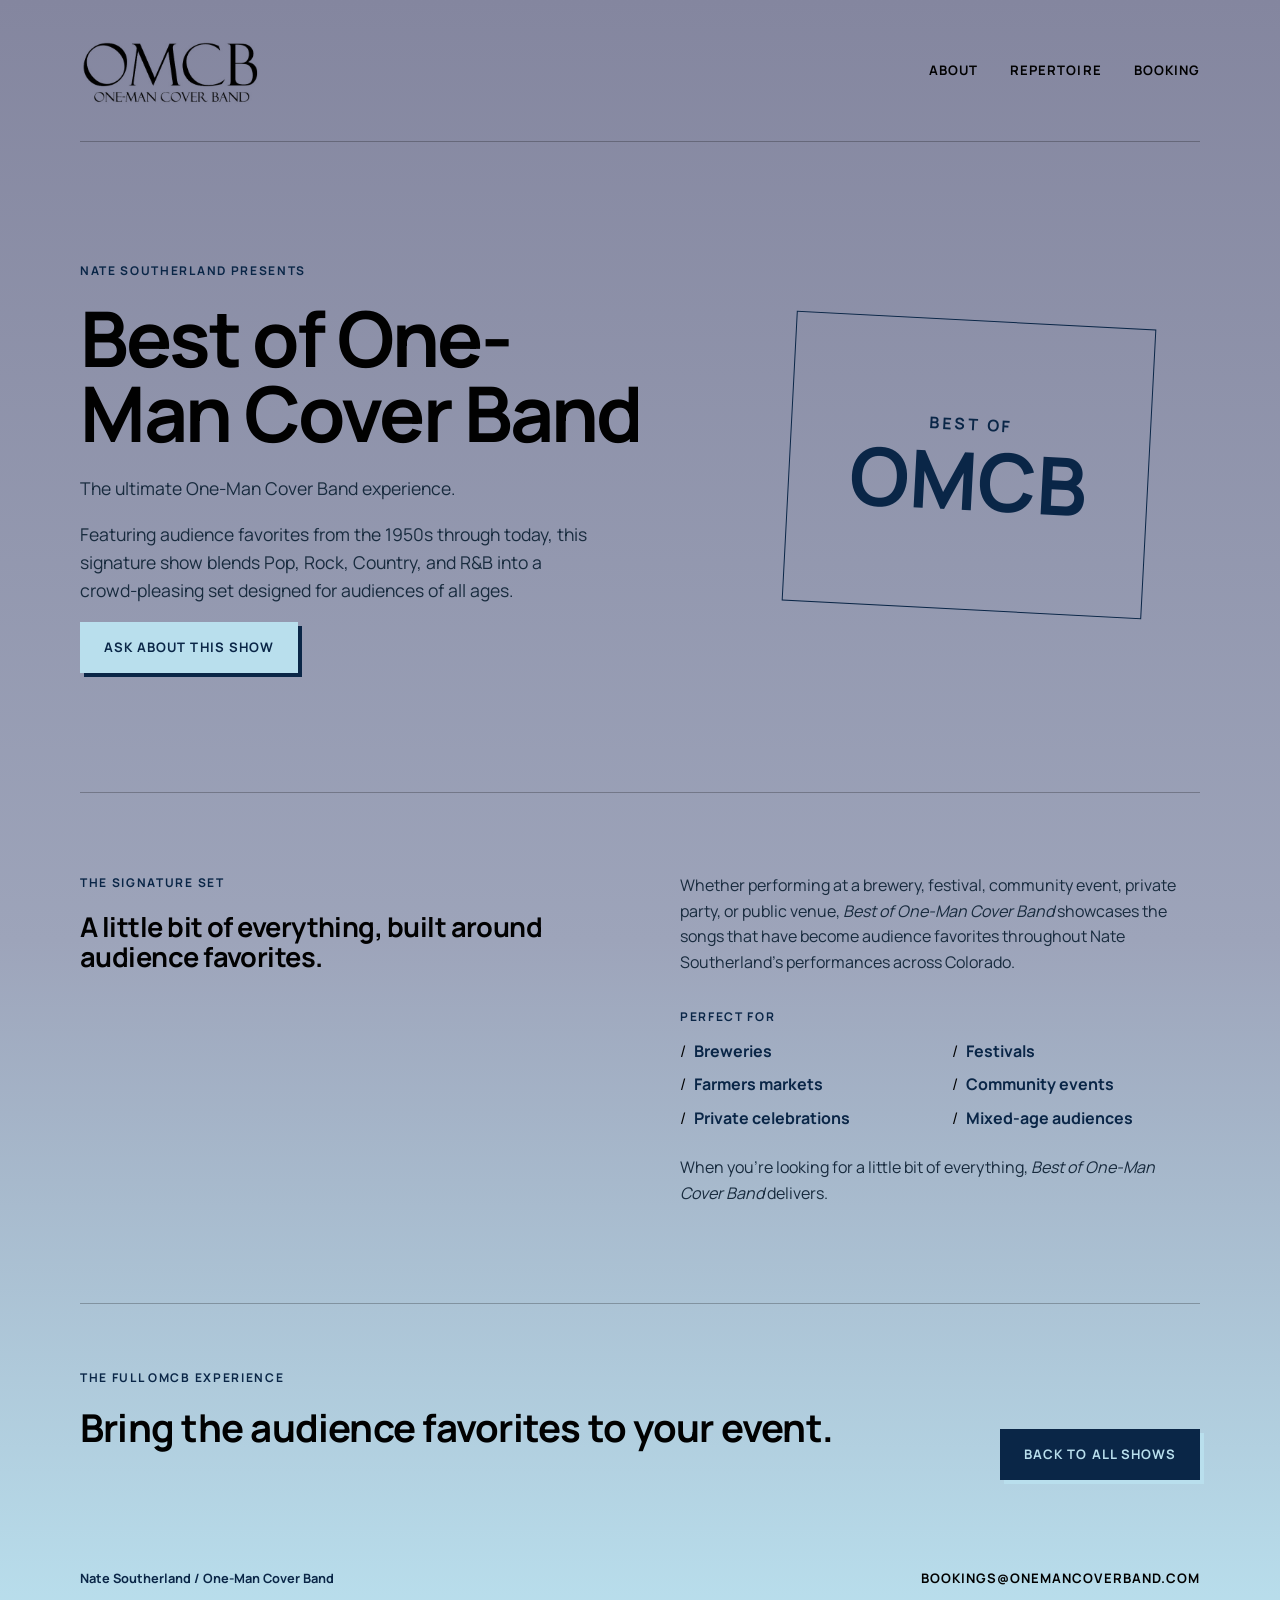
==== best-of-one-man-cover-band.html @ a55c48b1 "Add the "Best of" show" ====
<!doctype html>
<html lang="en">
  <head>
    <meta charset="UTF-8" />
    <meta name="viewport" content="width=device-width, initial-scale=1.0" />
    <title>Best of One-Man Cover Band | Nate Southerland</title>
    <meta name="description" content="Best of One-Man Cover Band is Nate Southerland's signature all-eras show, blending audience favorites from the 1950s through today." />
    <link rel="stylesheet" href="styles.css" />
  </head>
  <body class="show-page">
    <header class="site-header">
      <a class="brand" href="index.html" aria-label="One-Man Cover Band home"><img src="images/27ff8b9e-2ac5-4653-9637-db27f8d497c1_OMCB-Logo---Black-on-White.jpeg" alt="OMCB One-Man Cover Band" /></a>
      <nav class="site-nav" aria-label="Main navigation"><a href="index.html#about">About</a><a href="repertoire.html" aria-current="page">Repertoire</a><a href="index.html#booking">Booking</a></nav>
    </header>
    <main>
      <section class="show-hero page-width" aria-labelledby="show-title">
        <div class="show-hero-copy"><span class="eyebrow">Nate Southerland presents</span><h1 id="show-title">Best of One-Man Cover Band</h1><p>The ultimate One-Man Cover Band experience.</p><p>Featuring audience favorites from the 1950s through today, this signature show blends Pop, Rock, Country, and R&amp;B into a crowd-pleasing set designed for audiences of all ages.</p><a class="button" href="mailto:bookings@onemancoverband.com">Ask about this show</a></div>
        <div class="best-of-show-mark" aria-hidden="true"><span>Best of</span><strong>OMCB</strong></div>
      </section>
      <section class="show-details page-width"><div><span class="eyebrow">The signature set</span><h2>A little bit of everything, built around audience favorites.</h2></div><div><p>Whether performing at a brewery, festival, community event, private party, or public venue, <em>Best of One-Man Cover Band</em> showcases the songs that have become audience favorites throughout Nate Southerland's performances across Colorado.</p><h3>Perfect for</h3><ul class="audience-list"><li>Breweries</li><li>Festivals</li><li>Farmers markets</li><li>Community events</li><li>Private celebrations</li><li>Mixed-age audiences</li></ul><p>When you're looking for a little bit of everything, <em>Best of One-Man Cover Band</em> delivers.</p></div></section>
      <section class="show-cta page-width"><div><span class="eyebrow">The full OMCB experience</span><h2>Bring the audience favorites to your event.</h2></div><a class="button button-dark" href="repertoire.html">Back to all shows</a></section>
    </main>
    <footer class="site-footer page-width"><span>Nate Southerland / One-Man Cover Band</span><a href="mailto:bookings@onemancoverband.com">bookings@onemancoverband.com</a></footer>
  </body>
</html>
---- styles.css ----
@import url("https://fonts.googleapis.com/css2?family=Manrope:wght@500;600;700&display=swap");

:root {
  color-scheme: light;
  --bg: #84869f;
  --surface: rgba(255, 255, 255, 0.82);
  --text: #010101;
  --muted: #182b3e;
  --brand: #b9dfed;
  --brand-text: #0a2647;
  --border: rgba(255, 255, 255, 0.55);
}

* {
  box-sizing: border-box;
}

body {
  margin: 0;
  font-family: "Manrope", "Segoe UI", Arial, sans-serif;
  background: linear-gradient(180deg, #84869f 0%, #9da4ba 58%, #b9dfed 100%);
  color: var(--text);
  line-height: 1.6;
}

.page-width,
.site-header {
  width: min(1120px, calc(100% - 3rem));
  margin: 0 auto;
}

.site-header {
  display: flex;
  align-items: center;
  justify-content: space-between;
  padding: 1.25rem 0;
  border-bottom: 1px solid rgba(1, 1, 1, 0.25);
}

.brand img {
  display: block;
  width: 180px;
  mix-blend-mode: multiply;
}

.site-nav {
  display: flex;
  gap: 2rem;
}

.site-nav a,
.site-footer a {
  color: var(--text);
  font-size: 0.82rem;
  font-weight: 700;
  text-decoration: none;
  text-transform: uppercase;
  letter-spacing: 0.08em;
}

.site-nav a:hover,
.site-nav a:focus-visible,
.site-footer a:hover,
.site-footer a:focus-visible {
  color: var(--brand-text);
}

.hero {
  display: grid;
  grid-template-columns: minmax(0, 1.5fr) minmax(260px, 0.8fr);
  align-items: end;
  gap: 4rem;
  min-height: 600px;
  padding-top: 7rem;
  padding-bottom: 6rem;
}

.hero-copy {
  max-width: 700px;
}

.eyebrow {
  display: block;
  margin-bottom: 1.25rem;
  color: var(--brand-text);
  font-size: 0.75rem;
  font-weight: 700;
  letter-spacing: 0.14em;
  text-transform: uppercase;
}

h1,
h2,
p {
  margin-top: 0;
}

h1 {
  max-width: 760px;
  margin-bottom: 1.5rem;
  font-size: clamp(3rem, 7vw, 6.5rem);
  font-weight: 700;
  letter-spacing: -0.03em;
  line-height: 0.98;
}

h2 {
  font-size: clamp(1.7rem, 3vw, 3rem);
  line-height: 1.08;
  letter-spacing: -0.02em;
}

.hero-lead {
  max-width: 570px;
  margin-bottom: 2rem;
  color: var(--muted);
  font-size: 1.15rem;
}

.hero-mark {
  display: grid;
  grid-template-columns: 1fr 1fr;
  gap: 0.5rem;
  transform: rotate(-7deg);
}

.hero-mark span {
  padding: 1.3rem 1rem;
  border: 1px solid rgba(1, 1, 1, 0.35);
  color: var(--brand-text);
  font-size: clamp(1rem, 2vw, 1.35rem);
  font-weight: 700;
  text-align: center;
  text-transform: uppercase;
}

.hero-mark span:nth-child(2),
.hero-mark span:nth-child(3) {
  background: var(--brand);
}

.button {
  display: inline-block;
  padding: 0.95rem 1.5rem;
  background: var(--brand);
  color: var(--brand-text);
  font-size: 0.82rem;
  font-weight: 700;
  text-decoration: none;
  text-transform: uppercase;
  letter-spacing: 0.08em;
  box-shadow: 4px 4px 0 var(--brand-text);
  transition: transform 160ms ease, box-shadow 160ms ease;
}

.button:hover,
.button:focus-visible {
  transform: translate(3px, 3px);
  box-shadow: 1px 1px 0 var(--brand-text);
}

.button-dark {
  background: var(--brand-text);
  color: var(--brand);
  box-shadow: 4px 4px 0 var(--brand);
}

.intro,
.about,
.repertoire,
.booking {
  border-top: 1px solid rgba(1, 1, 1, 0.25);
}

.intro {
  display: grid;
  grid-template-columns: 1fr 1fr;
  gap: 5rem;
  padding-top: 5rem;
  padding-bottom: 5rem;
}

.intro h2,
.about h2,
.repertoire h2,
.booking h2 {
  margin-bottom: 1.2rem;
}

.intro-text,
.about-copy p,
.booking p {
  color: var(--muted);
}

.features {
  display: grid;
  grid-template-columns: repeat(3, 1fr);
  border-top: 1px solid rgba(1, 1, 1, 0.25);
  border-bottom: 1px solid rgba(1, 1, 1, 0.25);
}

.feature {
  min-height: 270px;
  padding: 2rem;
  border-right: 1px solid rgba(1, 1, 1, 0.25);
}

.feature:first-child {
  padding-left: 0;
}

.feature:last-child {
  border-right: 0;
}

.feature-accent {
  background: rgba(185, 223, 237, 0.5);
}

.feature-number {
  display: block;
  margin-bottom: 4rem;
  color: var(--brand-text);
  font-size: 0.75rem;
  font-weight: 700;
}

.feature h2 {
  margin-bottom: 1rem;
  font-size: 1.35rem;
}

.feature p {
  margin-bottom: 0;
  color: var(--muted);
  font-size: 0.95rem;
}

.about {
  display: grid;
  grid-template-columns: 0.8fr 1.2fr;
  align-items: center;
  gap: 6rem;
  padding-top: 6rem;
  padding-bottom: 6rem;
}

.about-image-wrap {
  padding: 1rem;
  background: var(--brand);
  transform: rotate(-3deg);
}

.about-image {
  display: block;
  width: 100%;
  aspect-ratio: 1;
  object-fit: cover;
}

.repertoire {
  display: grid;
  grid-template-columns: 1fr 1fr;
  align-items: end;
  gap: 4rem;
  padding-top: 5rem;
  padding-bottom: 5rem;
}

.genre-list {
  color: var(--brand-text);
  font-size: clamp(1.3rem, 3vw, 2.2rem);
  font-weight: 700;
  line-height: 1.5;
}

.genre-list span {
  color: var(--text);
  font-weight: 400;
}

.text-link {
  display: inline-block;
  margin-top: 0.75rem;
  color: var(--brand-text);
  font-size: 0.82rem;
  font-weight: 700;
  text-decoration: none;
  text-transform: uppercase;
  letter-spacing: 0.08em;
}

.text-link span {
  display: inline-block;
  margin-left: 0.35rem;
  transition: transform 160ms ease;
}

.text-link:hover span,
.text-link:focus-visible span {
  transform: translateX(4px);
}

.collection-hero {
  max-width: 760px;
  padding-top: 7rem;
  padding-bottom: 5rem;
}

.collection-hero h1 {
  font-size: clamp(3rem, 7vw, 6rem);
}

.collection-hero p {
  max-width: 650px;
  color: var(--muted);
  font-size: 1.15rem;
}

.show-grid {
  display: grid;
  grid-template-columns: repeat(2, 1fr);
  gap: 1px;
  background: rgba(1, 1, 1, 0.25);
  border-top: 1px solid rgba(1, 1, 1, 0.25);
  border-bottom: 1px solid rgba(1, 1, 1, 0.25);
}

.show-card {
  display: flex;
  min-height: 520px;
  flex-direction: column;
  padding: 2rem;
  background: rgba(255, 255, 255, 0.2);
  color: var(--text);
  text-decoration: none;
  transition: background 180ms ease;
}

.show-card:hover,
.show-card:focus-visible {
  background: rgba(185, 223, 237, 0.58);
}

.show-card:nth-child(2),
.show-card:nth-child(3) {
  background: rgba(185, 223, 237, 0.34);
}

.show-card:nth-child(2):hover,
.show-card:nth-child(3):hover,
.show-card:nth-child(2):focus-visible,
.show-card:nth-child(3):focus-visible {
  background: rgba(255, 255, 255, 0.42);
}

.show-card-number {
  color: var(--brand-text);
  font-size: 0.75rem;
  font-weight: 700;
}

.show-card-logo {
  display: block;
  width: min(100%, 360px);
  height: 290px;
  margin: 1rem auto 1.25rem;
  object-fit: contain;
  mix-blend-mode: multiply;
}

.show-card h2 {
  margin: auto 0 0.75rem;
  font-size: 1.5rem;
}

.show-card p {
  max-width: 34rem;
  margin-bottom: 0;
  color: var(--muted);
}

.show-card-arrow {
  align-self: flex-end;
  margin-top: 1.5rem;
  color: var(--brand-text);
  font-size: 1.5rem;
}

.custom-show-card {
  background: var(--brand-text);
  color: var(--brand);
}

.custom-show-card:hover,
.custom-show-card:focus-visible {
  background: #12395c;
}

.custom-show-card .show-card-number,
.custom-show-card .show-card-arrow,
.custom-show-card p {
  color: var(--brand);
}

.custom-show-mark {
  display: grid;
  width: min(100%, 360px);
  margin: 1rem auto 1.25rem;
  transform: rotate(-4deg);
}

.custom-show-mark span {
  padding: 0.6rem 1rem;
  border: 1px solid var(--brand);
  color: var(--brand);
  font-size: clamp(1.7rem, 4vw, 2.6rem);
  font-weight: 700;
  line-height: 1;
  text-align: center;
  text-transform: uppercase;
}

.custom-show-mark span:nth-child(2) {
  margin: -1px 1.5rem;
  background: var(--brand);
  color: var(--brand-text);
}

.custom-show-card h2 {
  color: var(--brand);
}

.best-of-show-card {
  background: rgba(255, 255, 255, 0.55);
}

.best-of-show-card:hover,
.best-of-show-card:focus-visible {
  background: rgba(185, 223, 237, 0.7);
}

.best-of-show-mark {
  display: flex;
  width: min(100%, 360px);
  min-height: 290px;
  margin: 1rem auto 1.25rem;
  flex-direction: column;
  align-items: center;
  justify-content: center;
  border: 1px solid var(--brand-text);
  color: var(--brand-text);
  transform: rotate(3deg);
  text-align: center;
  text-transform: uppercase;
}

.best-of-show-mark span {
  font-size: 1rem;
  font-weight: 700;
  letter-spacing: 0.18em;
}

.best-of-show-mark strong {
  display: block;
  margin-top: 0.25rem;
  font-size: clamp(3rem, 8vw, 5rem);
  line-height: 0.95;
}

.show-page .site-header {
  margin-bottom: 0;
}

.show-hero {
  display: grid;
  grid-template-columns: minmax(0, 1fr) minmax(300px, 0.8fr);
  align-items: center;
  gap: 5rem;
  min-height: 650px;
  padding-top: 5rem;
  padding-bottom: 5rem;
}

.show-hero-logo {
  display: block;
  width: 100%;
  max-height: 560px;
  object-fit: contain;
  mix-blend-mode: multiply;
}

.show-hero-copy h1 {
  margin-bottom: 1.5rem;
  font-size: clamp(3rem, 6vw, 6rem);
}

.show-hero-copy p {
  max-width: 520px;
  color: var(--muted);
  font-size: 1.1rem;
}

.show-details {
  display: grid;
  grid-template-columns: 1fr 1fr;
  gap: 5rem;
  padding-top: 5rem;
  padding-bottom: 5rem;
  border-top: 1px solid rgba(1, 1, 1, 0.25);
}

.show-details h2 {
  margin-bottom: 1rem;
  font-size: 1.7rem;
}

.show-details h3 {
  margin: 2rem 0 0.75rem;
  color: var(--brand-text);
  font-size: 0.75rem;
  letter-spacing: 0.14em;
  text-transform: uppercase;
}

.show-details p {
  color: var(--muted);
}

.audience-list {
  display: grid;
  grid-template-columns: 1fr 1fr;
  gap: 0.5rem 1.5rem;
  margin: 0 0 1.5rem;
  padding: 0;
  color: var(--brand-text);
  font-weight: 700;
  list-style: none;
}

.audience-list li::before {
  content: "/";
  margin-right: 0.5rem;
  color: var(--text);
  font-weight: 400;
}

.show-cta {
  display: flex;
  align-items: end;
  justify-content: space-between;
  gap: 2rem;
  padding-top: 4rem;
  padding-bottom: 4rem;
  border-top: 1px solid rgba(1, 1, 1, 0.25);
}

.booking {
  display: flex;
  align-items: end;
  justify-content: space-between;
  gap: 2rem;
  padding-top: 5rem;
  padding-bottom: 5rem;
}

.booking h2 {
  margin-bottom: 0.75rem;
}

.booking p {
  margin-bottom: 0;
}

.site-footer {
  display: flex;
  justify-content: space-between;
  gap: 2rem;
  padding-top: 1.5rem;
  padding-bottom: 2rem;
  font-size: 0.8rem;
}

.site-footer span {
  color: var(--brand-text);
  font-weight: 700;
}

@media (max-width: 640px) {
  .page-width,
  .site-header {
    width: min(100% - 2rem, 1120px);
  }

  .site-header {
    align-items: flex-start;
  }

  .brand img {
    width: 140px;
  }

  .site-nav {
    gap: 0.8rem;
    flex-direction: column;
    align-items: flex-end;
  }

  .site-nav a {
    font-size: 0.68rem;
  }

  .hero {
    display: block;
    min-height: auto;
    padding-top: 5rem;
    padding-bottom: 5rem;
  }

  h1 {
    font-size: clamp(3rem, 15vw, 5rem);
  }

  .hero-mark {
    max-width: 280px;
    margin: 4rem auto 0;
  }

  .intro,
  .about,
  .repertoire,
  .show-details {
    display: block;
    padding-top: 4rem;
    padding-bottom: 4rem;
  }

  .intro-text {
    margin-top: 2rem;
  }

  .features {
    display: block;
  }

  .feature,
  .feature:first-child {
    min-height: auto;
    padding: 1.75rem 0;
    border-right: 0;
    border-bottom: 1px solid rgba(1, 1, 1, 0.25);
  }

  .feature:last-child {
    border-bottom: 0;
  }

  .feature-number {
    margin-bottom: 2rem;
  }

  .about-image-wrap {
    max-width: 300px;
    margin: 0 auto 3rem;
  }

  .booking,
  .site-footer {
    display: block;
  }

  .booking .button {
    margin-top: 2rem;
  }

  .site-footer a {
    display: inline-block;
    margin-top: 1rem;
    font-size: 0.68rem;
  }

  .collection-hero {
    padding-top: 5rem;
    padding-bottom: 4rem;
  }

  .show-grid {
    display: block;
  }

  .show-card {
    min-height: 460px;
  }

  .show-hero {
    display: flex;
    min-height: auto;
    flex-direction: column-reverse;
    align-items: stretch;
    gap: 2rem;
    padding-top: 4rem;
    padding-bottom: 4rem;
  }

  .show-hero-logo {
    max-height: 340px;
  }

  .show-cta {
    display: block;
  }

  .show-cta .button {
    margin-top: 1.5rem;
  }

  .audience-list {
    grid-template-columns: 1fr;
  }
}
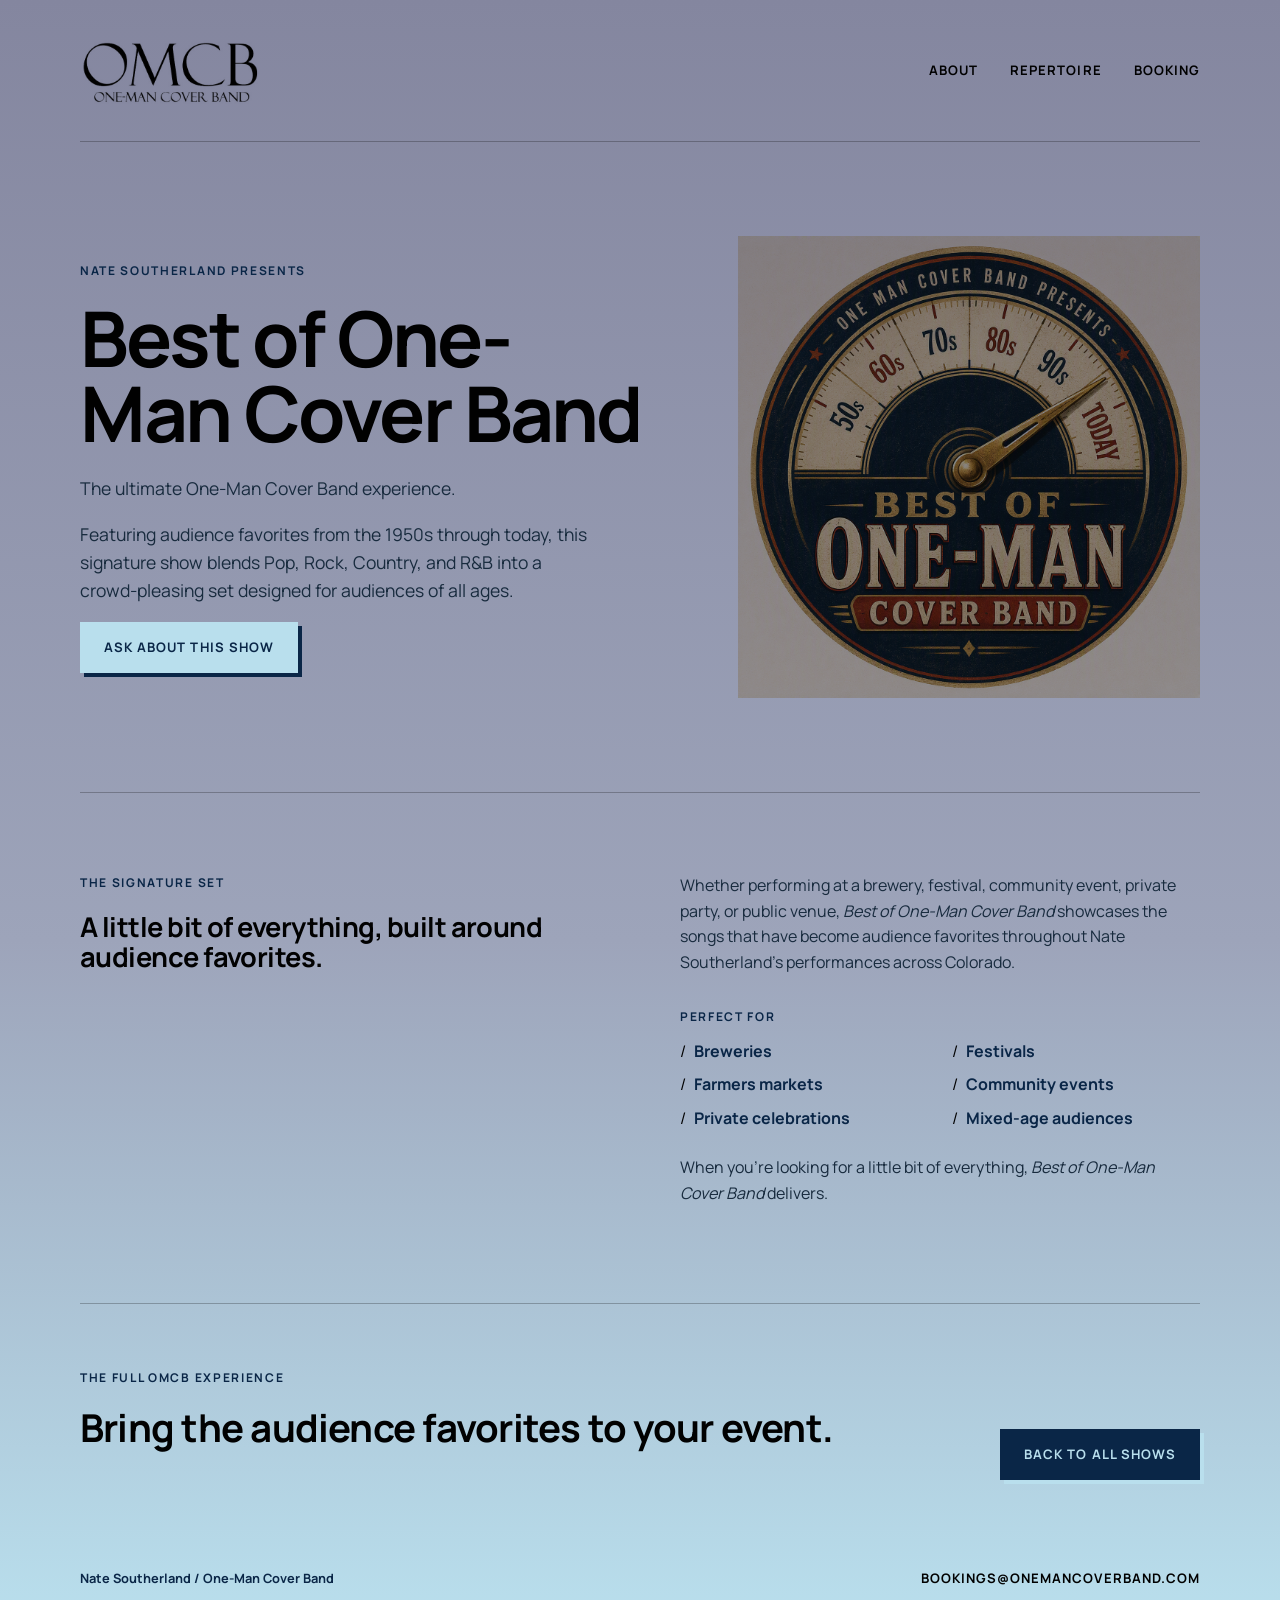
==== commit 3c17b2fd: "Adding icon for "Best of" show" ====
--- a/best-of-one-man-cover-band.html
+++ b/best-of-one-man-cover-band.html
@@ -15,7 +15,7 @@
     <main>
       <section class="show-hero page-width" aria-labelledby="show-title">
         <div class="show-hero-copy"><span class="eyebrow">Nate Southerland presents</span><h1 id="show-title">Best of One-Man Cover Band</h1><p>The ultimate One-Man Cover Band experience.</p><p>Featuring audience favorites from the 1950s through today, this signature show blends Pop, Rock, Country, and R&amp;B into a crowd-pleasing set designed for audiences of all ages.</p><a class="button" href="mailto:bookings@onemancoverband.com">Ask about this show</a></div>
-        <div class="best-of-show-mark" aria-hidden="true"><span>Best of</span><strong>OMCB</strong></div>
+        <img class="show-hero-logo best-of-hero-logo" src="images/OMCB - Best Of.png" alt="Best of One-Man Cover Band logo" />
       </section>
       <section class="show-details page-width"><div><span class="eyebrow">The signature set</span><h2>A little bit of everything, built around audience favorites.</h2></div><div><p>Whether performing at a brewery, festival, community event, private party, or public venue, <em>Best of One-Man Cover Band</em> showcases the songs that have become audience favorites throughout Nate Southerland's performances across Colorado.</p><h3>Perfect for</h3><ul class="audience-list"><li>Breweries</li><li>Festivals</li><li>Farmers markets</li><li>Community events</li><li>Private celebrations</li><li>Mixed-age audiences</li></ul><p>When you're looking for a little bit of everything, <em>Best of One-Man Cover Band</em> delivers.</p></div></section>
       <section class="show-cta page-width"><div><span class="eyebrow">The full OMCB experience</span><h2>Bring the audience favorites to your event.</h2></div><a class="button button-dark" href="repertoire.html">Back to all shows</a></section>
--- a/styles.css
+++ b/styles.css
@@ -441,32 +441,13 @@
   background: rgba(185, 223, 237, 0.7);
 }
 
-.best-of-show-mark {
-  display: flex;
-  width: min(100%, 360px);
-  min-height: 290px;
-  margin: 1rem auto 1.25rem;
-  flex-direction: column;
-  align-items: center;
-  justify-content: center;
-  border: 1px solid var(--brand-text);
-  color: var(--brand-text);
-  transform: rotate(3deg);
-  text-align: center;
-  text-transform: uppercase;
-}
-
-.best-of-show-mark span {
-  font-size: 1rem;
-  font-weight: 700;
-  letter-spacing: 0.18em;
-}
-
-.best-of-show-mark strong {
-  display: block;
-  margin-top: 0.25rem;
-  font-size: clamp(3rem, 8vw, 5rem);
-  line-height: 0.95;
+.best-of-show-logo {
+  filter: saturate(0.9);
+}
+
+.best-of-hero-logo {
+  max-height: 560px;
+  mix-blend-mode: multiply;
 }
 
 .show-page .site-header {
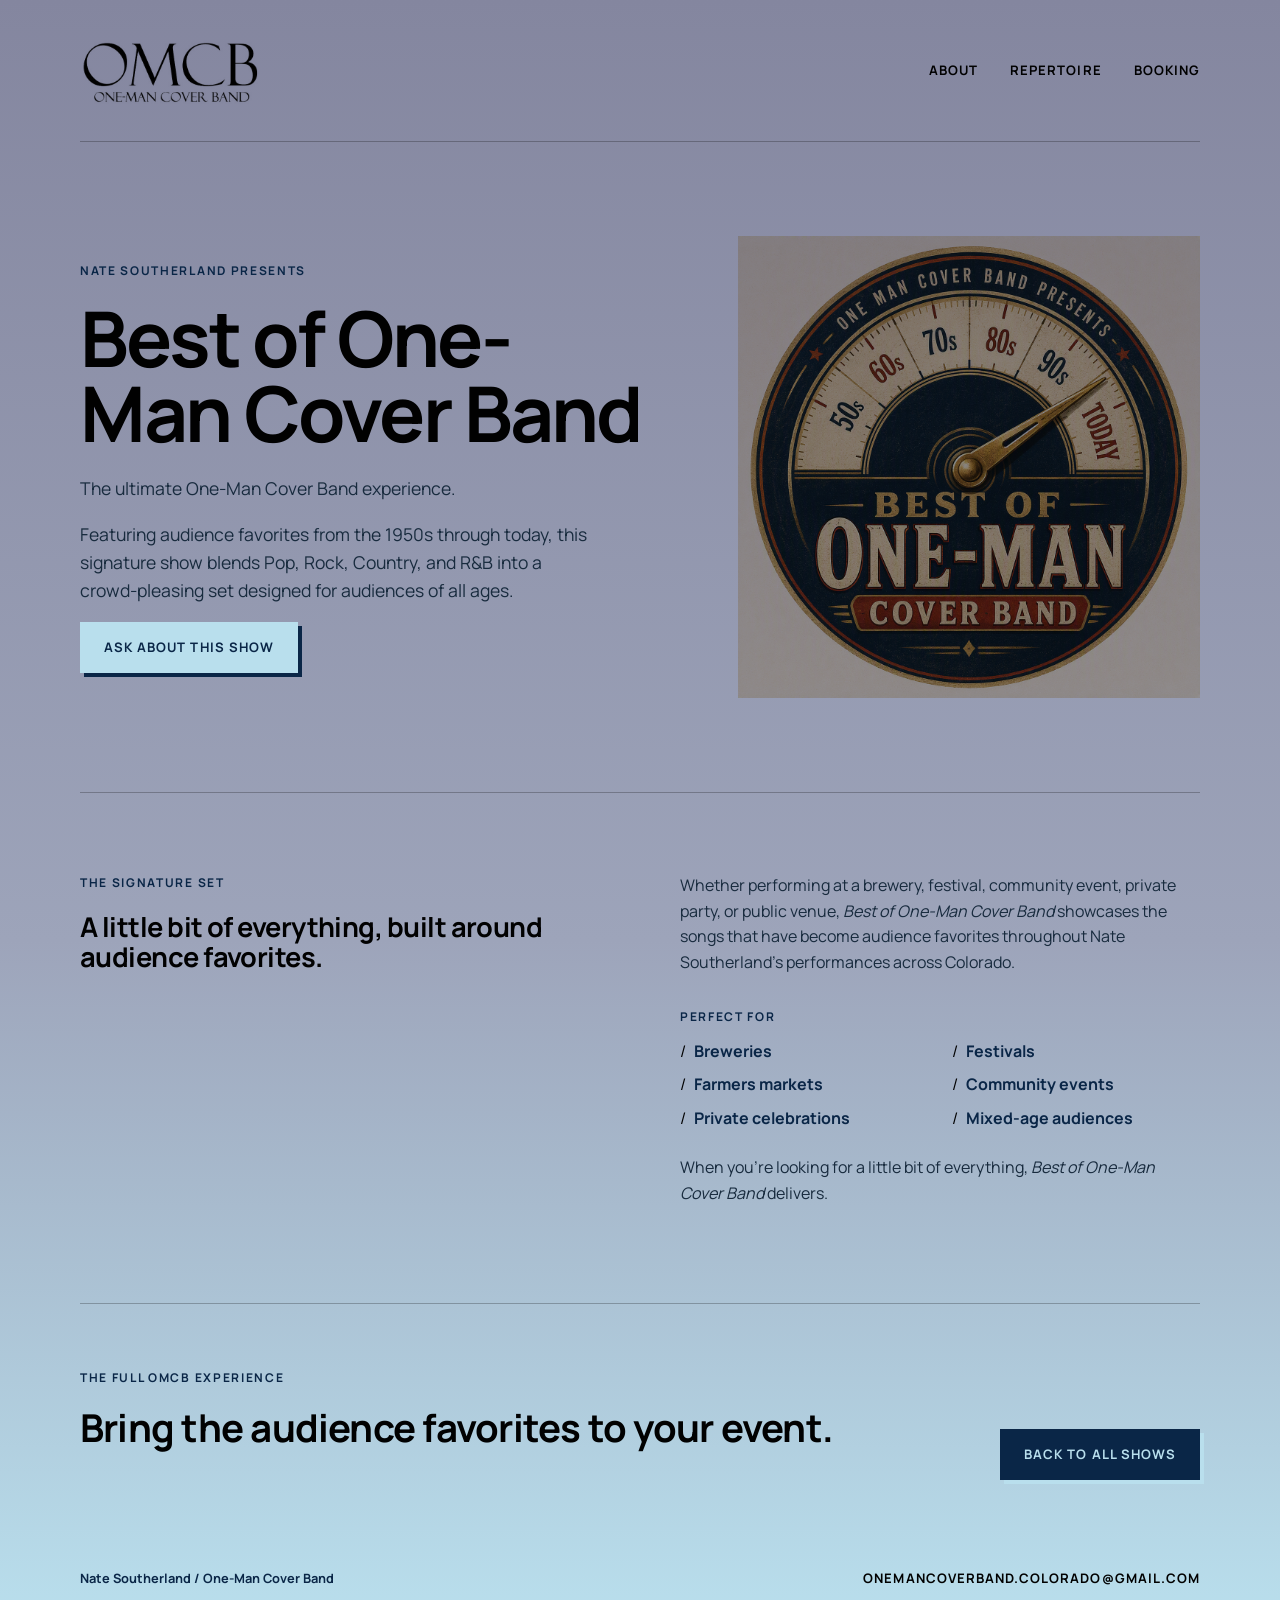
==== commit 4da0ad2e: "Point the bookings button to the Google form; Update the email address." ====
--- a/best-of-one-man-cover-band.html
+++ b/best-of-one-man-cover-band.html
@@ -14,12 +14,12 @@
     </header>
     <main>
       <section class="show-hero page-width" aria-labelledby="show-title">
-        <div class="show-hero-copy"><span class="eyebrow">Nate Southerland presents</span><h1 id="show-title">Best of One-Man Cover Band</h1><p>The ultimate One-Man Cover Band experience.</p><p>Featuring audience favorites from the 1950s through today, this signature show blends Pop, Rock, Country, and R&amp;B into a crowd-pleasing set designed for audiences of all ages.</p><a class="button" href="mailto:bookings@onemancoverband.com">Ask about this show</a></div>
+        <div class="show-hero-copy"><span class="eyebrow">Nate Southerland presents</span><h1 id="show-title">Best of One-Man Cover Band</h1><p>The ultimate One-Man Cover Band experience.</p><p>Featuring audience favorites from the 1950s through today, this signature show blends Pop, Rock, Country, and R&amp;B into a crowd-pleasing set designed for audiences of all ages.</p><a class="button" href="mailto:onemancoverband.colorado@gmail.com">Ask about this show</a></div>
         <img class="show-hero-logo best-of-hero-logo" src="images/OMCB - Best Of.png" alt="Best of One-Man Cover Band logo" />
       </section>
       <section class="show-details page-width"><div><span class="eyebrow">The signature set</span><h2>A little bit of everything, built around audience favorites.</h2></div><div><p>Whether performing at a brewery, festival, community event, private party, or public venue, <em>Best of One-Man Cover Band</em> showcases the songs that have become audience favorites throughout Nate Southerland's performances across Colorado.</p><h3>Perfect for</h3><ul class="audience-list"><li>Breweries</li><li>Festivals</li><li>Farmers markets</li><li>Community events</li><li>Private celebrations</li><li>Mixed-age audiences</li></ul><p>When you're looking for a little bit of everything, <em>Best of One-Man Cover Band</em> delivers.</p></div></section>
       <section class="show-cta page-width"><div><span class="eyebrow">The full OMCB experience</span><h2>Bring the audience favorites to your event.</h2></div><a class="button button-dark" href="repertoire.html">Back to all shows</a></section>
     </main>
-    <footer class="site-footer page-width"><span>Nate Southerland / One-Man Cover Band</span><a href="mailto:bookings@onemancoverband.com">bookings@onemancoverband.com</a></footer>
+    <footer class="site-footer page-width"><span>Nate Southerland / One-Man Cover Band</span><a href="mailto:onemancoverband.colorado@gmail.com">onemancoverband.colorado@gmail.com</a></footer>
   </body>
 </html>
--- a/styles.css
+++ b/styles.css
@@ -268,6 +268,31 @@
   padding-bottom: 5rem;
 }
 
+.reviews {
+  display: grid;
+  grid-template-columns: 1fr 1fr;
+  gap: 5rem;
+  padding-top: 5rem;
+  padding-bottom: 5rem;
+  border-top: 1px solid rgba(1, 1, 1, 0.25);
+}
+
+.reviews h2 {
+  margin-bottom: 0;
+}
+
+.reviews-empty {
+  align-self: end;
+  padding: 1.5rem 0 0 1.5rem;
+  border-left: 3px solid var(--brand-text);
+}
+
+.reviews-empty p {
+  max-width: 34rem;
+  margin-bottom: 0;
+  color: var(--muted);
+}
+
 .genre-list {
   color: var(--brand-text);
   font-size: clamp(1.3rem, 3vw, 2.2rem);
@@ -611,6 +636,7 @@
   .intro,
   .about,
   .repertoire,
+  .reviews,
   .show-details {
     display: block;
     padding-top: 4rem;
@@ -618,6 +644,10 @@
   }
 
   .intro-text {
+    margin-top: 2rem;
+  }
+
+  .reviews-empty {
     margin-top: 2rem;
   }
 
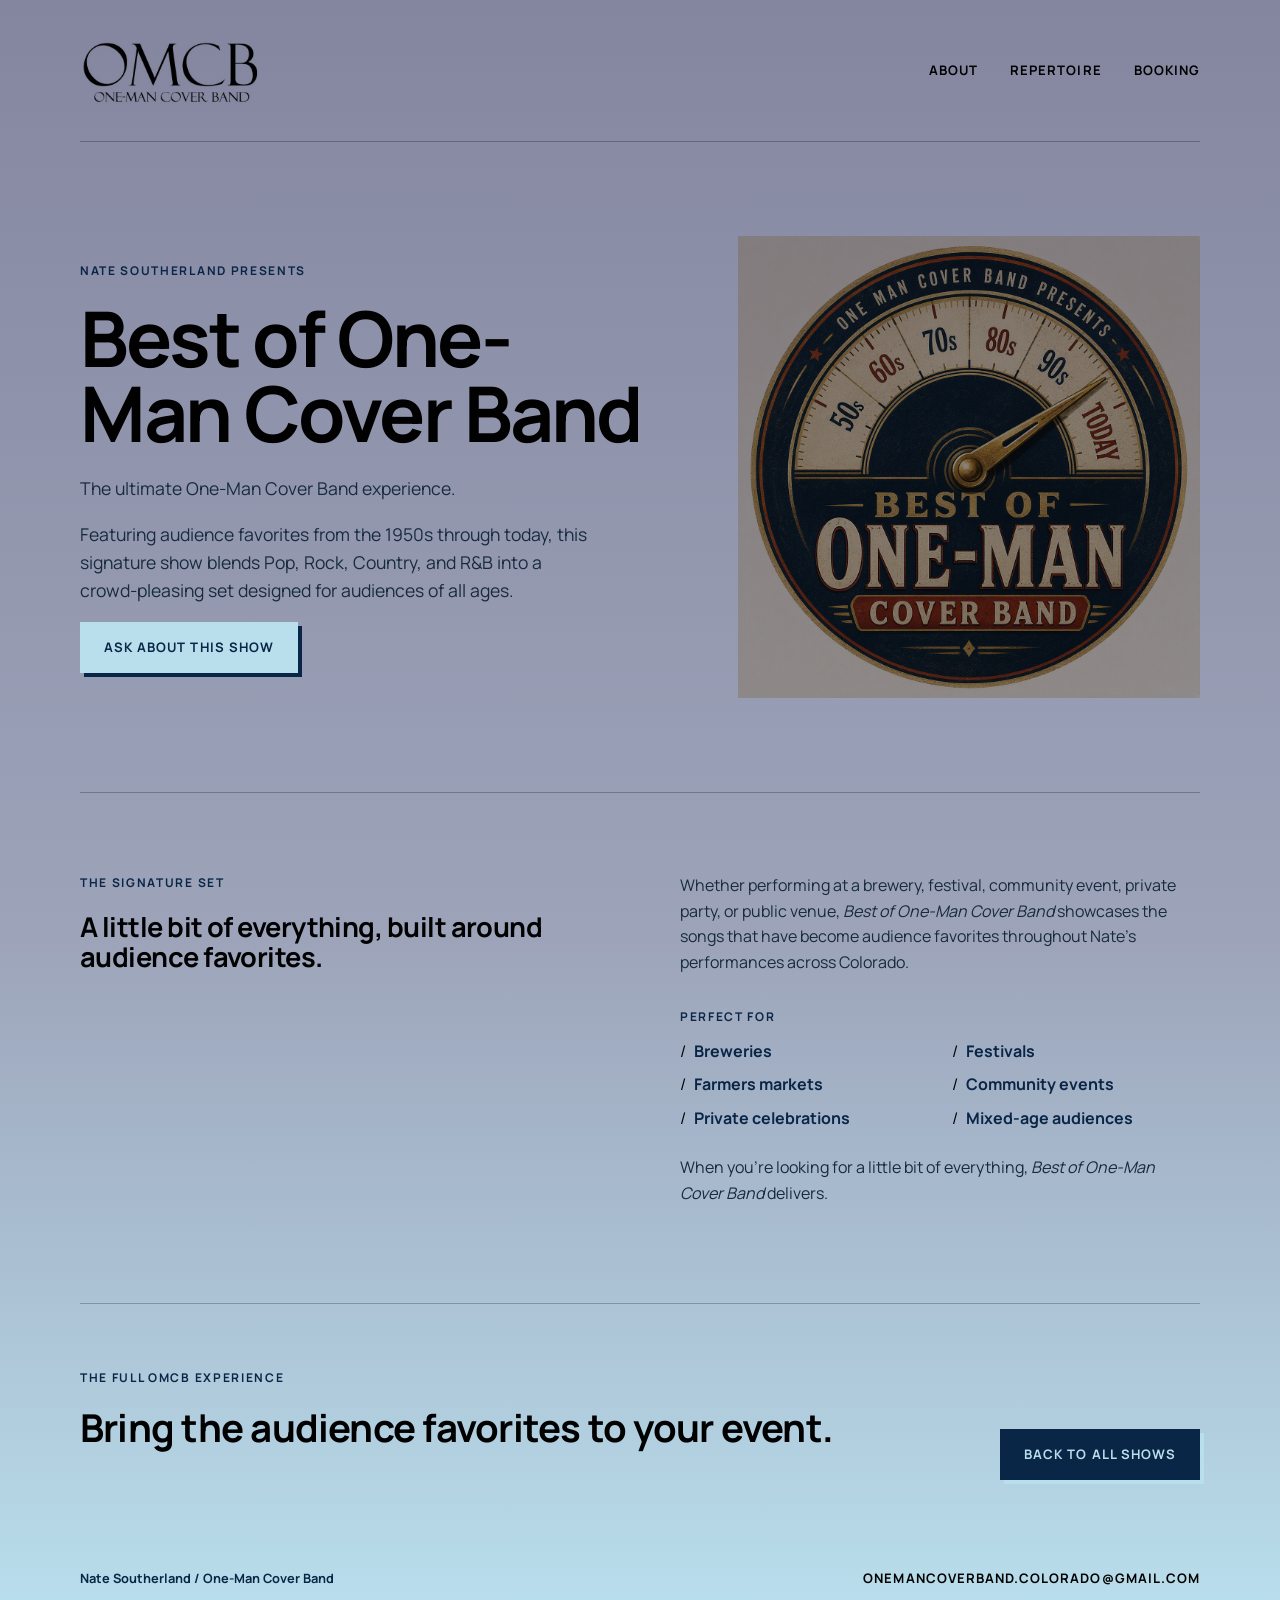
==== commit 1e3fc8c9: "Update some wording and typos" ====
--- a/best-of-one-man-cover-band.html
+++ b/best-of-one-man-cover-band.html
@@ -17,7 +17,7 @@
         <div class="show-hero-copy"><span class="eyebrow">Nate Southerland presents</span><h1 id="show-title">Best of One-Man Cover Band</h1><p>The ultimate One-Man Cover Band experience.</p><p>Featuring audience favorites from the 1950s through today, this signature show blends Pop, Rock, Country, and R&amp;B into a crowd-pleasing set designed for audiences of all ages.</p><a class="button" href="mailto:onemancoverband.colorado@gmail.com">Ask about this show</a></div>
         <img class="show-hero-logo best-of-hero-logo" src="images/OMCB - Best Of.png" alt="Best of One-Man Cover Band logo" />
       </section>
-      <section class="show-details page-width"><div><span class="eyebrow">The signature set</span><h2>A little bit of everything, built around audience favorites.</h2></div><div><p>Whether performing at a brewery, festival, community event, private party, or public venue, <em>Best of One-Man Cover Band</em> showcases the songs that have become audience favorites throughout Nate Southerland's performances across Colorado.</p><h3>Perfect for</h3><ul class="audience-list"><li>Breweries</li><li>Festivals</li><li>Farmers markets</li><li>Community events</li><li>Private celebrations</li><li>Mixed-age audiences</li></ul><p>When you're looking for a little bit of everything, <em>Best of One-Man Cover Band</em> delivers.</p></div></section>
+      <section class="show-details page-width"><div><span class="eyebrow">The signature set</span><h2>A little bit of everything, built around audience favorites.</h2></div><div><p>Whether performing at a brewery, festival, community event, private party, or public venue, <em>Best of One-Man Cover Band</em> showcases the songs that have become audience favorites throughout Nate's performances across Colorado.</p><h3>Perfect for</h3><ul class="audience-list"><li>Breweries</li><li>Festivals</li><li>Farmers markets</li><li>Community events</li><li>Private celebrations</li><li>Mixed-age audiences</li></ul><p>When you're looking for a little bit of everything, <em>Best of One-Man Cover Band</em> delivers.</p></div></section>
       <section class="show-cta page-width"><div><span class="eyebrow">The full OMCB experience</span><h2>Bring the audience favorites to your event.</h2></div><a class="button button-dark" href="repertoire.html">Back to all shows</a></section>
     </main>
     <footer class="site-footer page-width"><span>Nate Southerland / One-Man Cover Band</span><a href="mailto:onemancoverband.colorado@gmail.com">onemancoverband.colorado@gmail.com</a></footer>
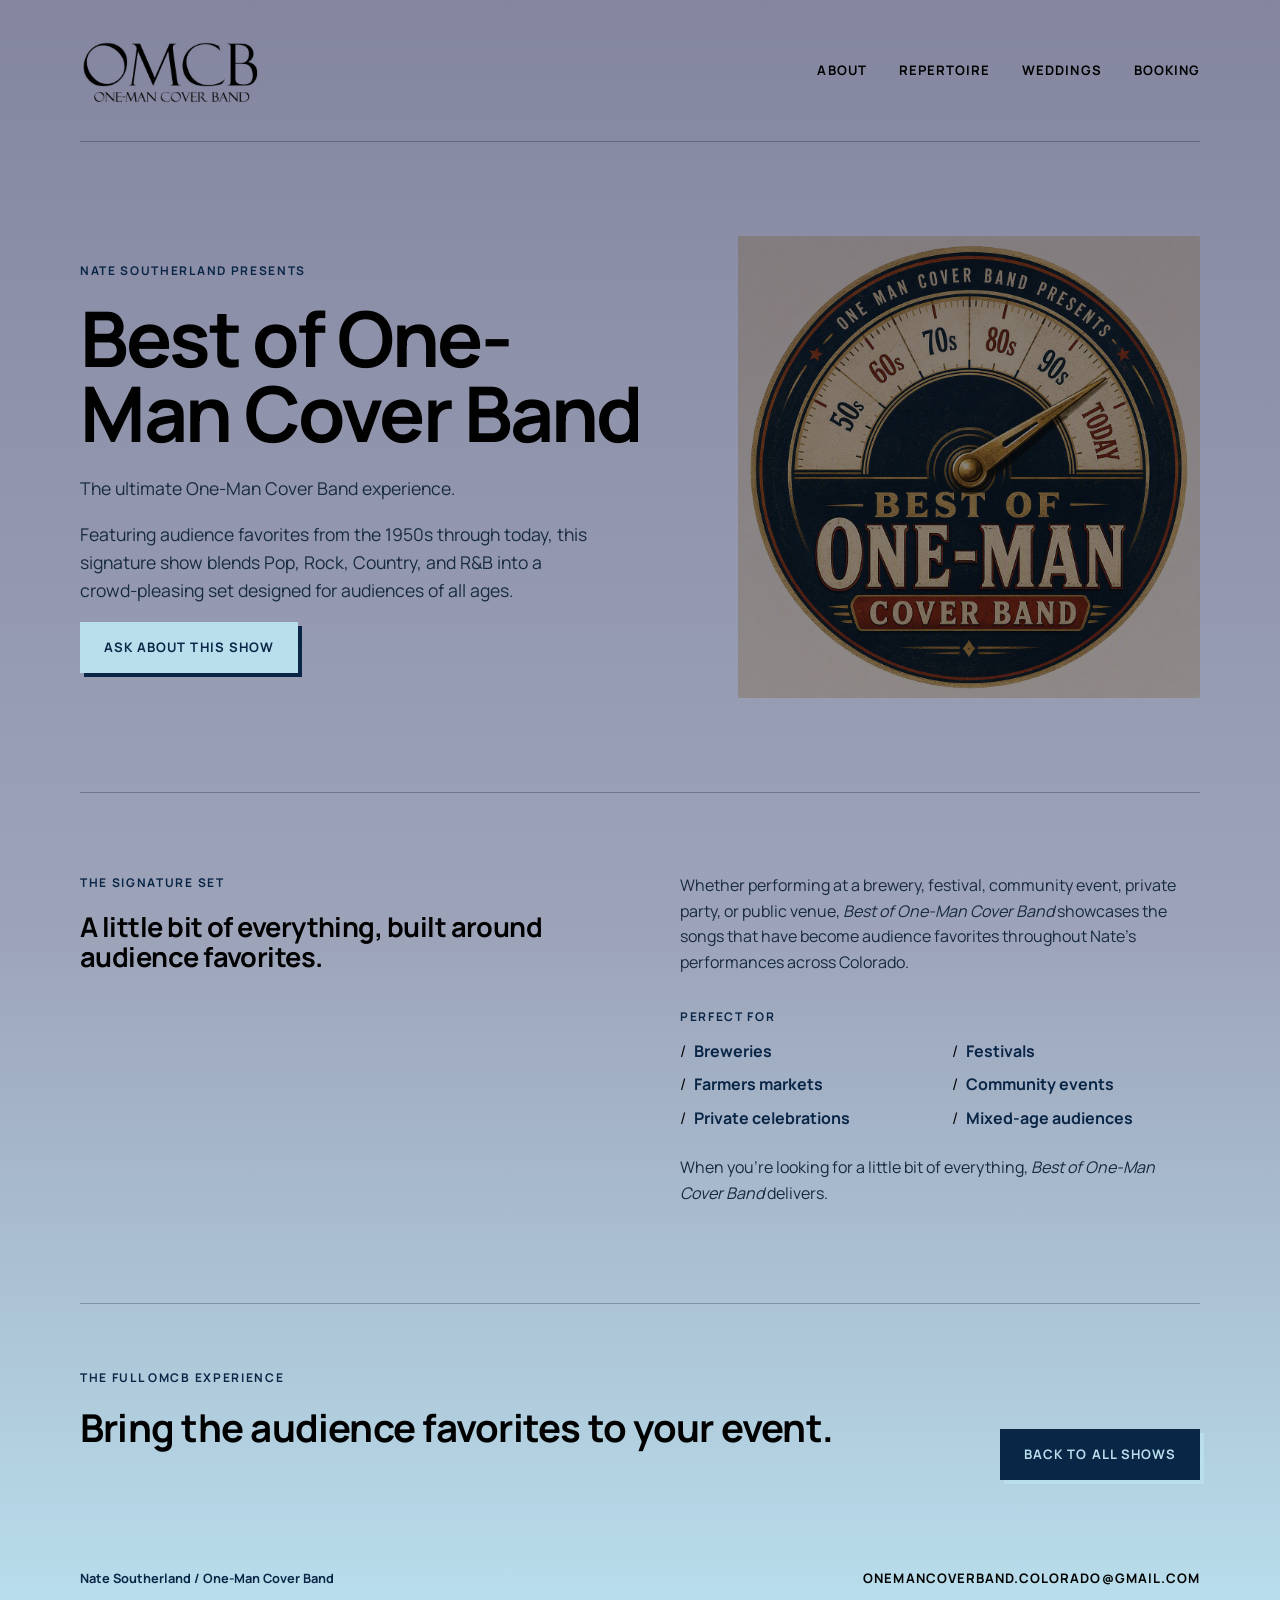
==== commit 563ef3b8: "Add Weddings page to website" ====
--- a/best-of-one-man-cover-band.html
+++ b/best-of-one-man-cover-band.html
@@ -10,11 +10,11 @@
   <body class="show-page">
     <header class="site-header">
       <a class="brand" href="index.html" aria-label="One-Man Cover Band home"><img src="images/27ff8b9e-2ac5-4653-9637-db27f8d497c1_OMCB-Logo---Black-on-White.jpeg" alt="OMCB One-Man Cover Band" /></a>
-      <nav class="site-nav" aria-label="Main navigation"><a href="index.html#about">About</a><a href="repertoire.html" aria-current="page">Repertoire</a><a href="index.html#booking">Booking</a></nav>
+      <nav class="site-nav" aria-label="Main navigation"><a href="index.html#about">About</a><a href="repertoire.html" aria-current="page">Repertoire</a><a href="weddings.html">Weddings</a><a href="index.html#booking">Booking</a></nav>
     </header>
     <main>
       <section class="show-hero page-width" aria-labelledby="show-title">
-        <div class="show-hero-copy"><span class="eyebrow">Nate Southerland presents</span><h1 id="show-title">Best of One-Man Cover Band</h1><p>The ultimate One-Man Cover Band experience.</p><p>Featuring audience favorites from the 1950s through today, this signature show blends Pop, Rock, Country, and R&amp;B into a crowd-pleasing set designed for audiences of all ages.</p><a class="button" href="mailto:onemancoverband.colorado@gmail.com">Ask about this show</a></div>
+        <div class="show-hero-copy"><span class="eyebrow">Nate Southerland presents</span><h1 id="show-title">Best of One-Man Cover Band</h1><p>The ultimate One-Man Cover Band experience.</p><p>Featuring audience favorites from the 1950s through today, this signature show blends Pop, Rock, Country, and R&amp;B into a crowd-pleasing set designed for audiences of all ages.</p><a class="button" href="https://forms.gle/3uvpyEs3WBUSKDXd7">Ask about this show</a></div>
         <img class="show-hero-logo best-of-hero-logo" src="images/OMCB - Best Of.png" alt="Best of One-Man Cover Band logo" />
       </section>
       <section class="show-details page-width"><div><span class="eyebrow">The signature set</span><h2>A little bit of everything, built around audience favorites.</h2></div><div><p>Whether performing at a brewery, festival, community event, private party, or public venue, <em>Best of One-Man Cover Band</em> showcases the songs that have become audience favorites throughout Nate's performances across Colorado.</p><h3>Perfect for</h3><ul class="audience-list"><li>Breweries</li><li>Festivals</li><li>Farmers markets</li><li>Community events</li><li>Private celebrations</li><li>Mixed-age audiences</li></ul><p>When you're looking for a little bit of everything, <em>Best of One-Man Cover Band</em> delivers.</p></div></section>
--- a/styles.css
+++ b/styles.css
@@ -193,6 +193,41 @@
   color: var(--muted);
 }
 
+.video-grid {
+  grid-column: 1 / -1;
+  display: grid;
+  grid-template-columns: 1.2fr 0.9fr 0.9fr;
+  gap: 1.5rem;
+  margin-top: 3rem;
+  align-items: start;
+}
+
+.video-wrapper {
+  position: relative;
+  width: 100%;
+  border-radius: 12px;
+  overflow: hidden;
+  box-shadow: 0 4px 16px rgba(0, 0, 0, 0.12);
+  background: #000;
+}
+
+.video-wrapper iframe {
+  display: block;
+  width: 100%;
+  height: 100%;
+  border: 0;
+}
+
+.video-wrapper.aspect-16-9 {
+  aspect-ratio: 16 / 9;
+}
+
+.video-wrapper.aspect-9-16 {
+  aspect-ratio: 9 / 16;
+  max-width: 280px;
+  margin: 0 auto;
+}
+
 .features {
   display: grid;
   grid-template-columns: repeat(3, 1fr);
@@ -262,7 +297,7 @@
 .repertoire {
   display: grid;
   grid-template-columns: 1fr 1fr;
-  align-items: end;
+  align-items: start;
   gap: 4rem;
   padding-top: 5rem;
   padding-bottom: 5rem;
@@ -293,6 +328,39 @@
   color: var(--muted);
 }
 
+.reviews-heading {
+  margin-bottom: 2rem;
+}
+
+.reviews-panel {
+  align-self: start;
+}
+
+.review-quote {
+  margin: 0;
+  padding: 1.5rem 0 0 1.5rem;
+  border-left: 3px solid var(--brand-text);
+}
+
+.review-quote p {
+  max-width: 34rem;
+  margin-bottom: 1rem;
+  font-size: clamp(1.1rem, 2vw, 1.4rem);
+  font-style: italic;
+  color: var(--text);
+}
+
+.review-quote footer {
+  color: var(--muted);
+  font-size: 0.95rem;
+}
+
+.reviews-cta {
+  max-width: 34rem;
+  margin: 0 0 1rem;
+  color: var(--muted);
+}
+
 .genre-list {
   color: var(--brand-text);
   font-size: clamp(1.3rem, 3vw, 2.2rem);
@@ -303,6 +371,12 @@
 .genre-list span {
   color: var(--text);
   font-weight: 400;
+}
+
+.repertoire-blurb {
+  margin: 0.75rem 0 1rem;
+  color: var(--muted);
+  font-size: 1.05rem;
 }
 
 .text-link {
@@ -562,6 +636,228 @@
   border-top: 1px solid rgba(1, 1, 1, 0.25);
 }
 
+.wedding-hero {
+  display: grid;
+  grid-template-columns: minmax(0, 1.15fr) minmax(280px, 0.75fr);
+  align-items: center;
+  gap: 5rem;
+  padding-top: 5rem;
+  padding-bottom: 5rem;
+}
+
+.wedding-hero-copy h1 {
+  max-width: 740px;
+  margin: 0.75rem 0 1.5rem;
+  font-size: clamp(3rem, 6vw, 5.8rem);
+  line-height: 1.05;
+}
+
+.wedding-hero-copy p,
+.wedding-section-heading p,
+.wedding-reasons p,
+.wedding-package-list p,
+.wedding-cta p {
+  color: var(--muted);
+}
+
+.wedding-location {
+  font-weight: 700;
+}
+
+.wedding-starting-price {
+  display: block;
+  margin-top: 1rem;
+  color: var(--brand-text);
+  font-size: 0.85rem;
+  font-weight: 700;
+}
+
+.wedding-portrait {
+  margin: 0;
+}
+
+.wedding-portrait img {
+  display: block;
+  width: 100%;
+  max-height: 530px;
+  aspect-ratio: 4 / 5;
+  object-fit: cover;
+  object-position: center 30%;
+  filter: saturate(0.78);
+}
+
+.wedding-portrait figcaption {
+  margin-top: 0.75rem;
+  color: var(--brand-text);
+  font-size: 0.75rem;
+  font-weight: 700;
+}
+
+.wedding-occasions,
+.wedding-services,
+.wedding-why,
+.wedding-packages,
+.wedding-faq,
+.wedding-cta {
+  padding-top: 4.5rem;
+  padding-bottom: 4.5rem;
+  border-top: 1px solid rgba(1, 1, 1, 0.25);
+}
+
+.wedding-occasions h2 {
+  margin-bottom: 1.5rem;
+  font-size: 1.5rem;
+}
+
+.wedding-occasion-list {
+  display: flex;
+  flex-wrap: wrap;
+  gap: 0.75rem 2rem;
+  margin: 0;
+  padding: 0;
+  color: var(--brand-text);
+  font-size: 0.9rem;
+  font-weight: 700;
+  list-style: none;
+}
+
+.wedding-occasion-list li::before {
+  content: "/";
+  margin-right: 0.6rem;
+  color: var(--text);
+  font-weight: 400;
+}
+
+.wedding-section-heading {
+  max-width: 700px;
+  margin-bottom: 2.5rem;
+}
+
+.wedding-section-heading h2,
+.wedding-why h2,
+.wedding-cta h2 {
+  margin: 0.5rem 0 1rem;
+  font-size: clamp(2rem, 4vw, 3.4rem);
+  line-height: 1.15;
+}
+
+.wedding-service-grid {
+  display: grid;
+  grid-template-columns: repeat(2, minmax(0, 1fr));
+  gap: 1px;
+  background: rgba(1, 1, 1, 0.22);
+  border: 1px solid rgba(1, 1, 1, 0.22);
+}
+
+.wedding-service {
+  padding: 2rem;
+  background: rgba(255, 255, 255, 0.42);
+}
+
+.wedding-service-number {
+  color: var(--brand-text);
+  font-size: 0.75rem;
+  font-weight: 700;
+}
+
+.wedding-service h3 {
+  margin: 0.75rem 0 0.25rem;
+  font-size: 1.3rem;
+}
+
+.wedding-service h4 {
+  margin: 0 0 1rem;
+  color: var(--brand-text);
+  font-size: 0.78rem;
+  text-transform: uppercase;
+}
+
+.wedding-service p,
+.wedding-service li {
+  color: var(--muted);
+  font-size: 0.9rem;
+}
+
+.wedding-service ul {
+  padding-left: 1.2rem;
+}
+
+.wedding-why {
+  display: grid;
+  grid-template-columns: 0.8fr 1.2fr;
+  gap: 5rem;
+}
+
+.wedding-reasons article {
+  padding: 1rem 0;
+  border-bottom: 1px solid rgba(1, 1, 1, 0.2);
+}
+
+.wedding-reasons article:first-child {
+  padding-top: 0;
+}
+
+.wedding-reasons h3,
+.wedding-package-list h3 {
+  margin: 0 0 0.35rem;
+  font-size: 1rem;
+}
+
+.wedding-reasons p,
+.wedding-package-list p {
+  margin: 0;
+  font-size: 0.9rem;
+}
+
+.wedding-package-list article {
+  display: grid;
+  grid-template-columns: 1fr auto;
+  align-items: center;
+  gap: 2rem;
+  padding: 1.4rem 0;
+  border-top: 1px solid rgba(1, 1, 1, 0.22);
+}
+
+.wedding-package-list strong {
+  color: var(--brand-text);
+  font-size: 0.9rem;
+  text-align: right;
+}
+
+.wedding-travel-note {
+  color: var(--muted);
+  font-size: 0.8rem;
+}
+
+.wedding-faq-list details {
+  border-top: 1px solid rgba(1, 1, 1, 0.22);
+}
+
+.wedding-faq-list summary {
+  padding: 1rem 0;
+  color: var(--text);
+  font-weight: 700;
+  cursor: pointer;
+}
+
+.wedding-faq-list details p {
+  max-width: 760px;
+  margin: 0 0 1.25rem;
+  color: var(--muted);
+}
+
+.wedding-cta {
+  display: flex;
+  align-items: center;
+  justify-content: space-between;
+  gap: 3rem;
+}
+
+.wedding-cta > div {
+  max-width: 700px;
+}
+
+.newsletter,
 .booking {
   display: flex;
   align-items: end;
@@ -569,12 +865,15 @@
   gap: 2rem;
   padding-top: 5rem;
   padding-bottom: 5rem;
-}
-
+  border-top: 1px solid rgba(1, 1, 1, 0.25);
+}
+
+.newsletter h2,
 .booking h2 {
   margin-bottom: 0.75rem;
 }
 
+.newsletter p,
 .booking p {
   margin-bottom: 0;
 }
@@ -647,7 +946,18 @@
     margin-top: 2rem;
   }
 
-  .reviews-empty {
+  .video-grid {
+    grid-template-columns: 1fr;
+    gap: 2rem;
+    margin-top: 2.5rem;
+  }
+
+  .video-wrapper.aspect-9-16 {
+    max-width: 300px;
+  }
+
+  .reviews-empty,
+  .reviews-panel {
     margin-top: 2rem;
   }
 
@@ -676,11 +986,13 @@
     margin: 0 auto 3rem;
   }
 
+  .newsletter,
   .booking,
   .site-footer {
     display: block;
   }
 
+  .newsletter .button,
   .booking .button {
     margin-top: 2rem;
   }
@@ -718,6 +1030,58 @@
     max-height: 340px;
   }
 
+  .wedding-hero {
+    grid-template-columns: 1fr;
+    gap: 2.5rem;
+    padding-top: 4rem;
+    padding-bottom: 4rem;
+  }
+
+  .wedding-portrait {
+    max-width: 360px;
+  }
+
+  .wedding-occasions,
+  .wedding-services,
+  .wedding-why,
+  .wedding-packages,
+  .wedding-faq,
+  .wedding-cta {
+    padding-top: 3rem;
+    padding-bottom: 3rem;
+  }
+
+  .wedding-service-grid,
+  .wedding-why {
+    grid-template-columns: 1fr;
+    gap: 1px;
+  }
+
+  .wedding-why {
+    gap: 2rem;
+  }
+
+  .wedding-service {
+    padding: 1.5rem;
+  }
+
+  .wedding-package-list article {
+    grid-template-columns: 1fr;
+    gap: 0.5rem;
+  }
+
+  .wedding-package-list strong {
+    text-align: left;
+  }
+
+  .wedding-cta {
+    display: block;
+  }
+
+  .wedding-cta .button {
+    margin-top: 1rem;
+  }
+
   .show-cta {
     display: block;
   }
